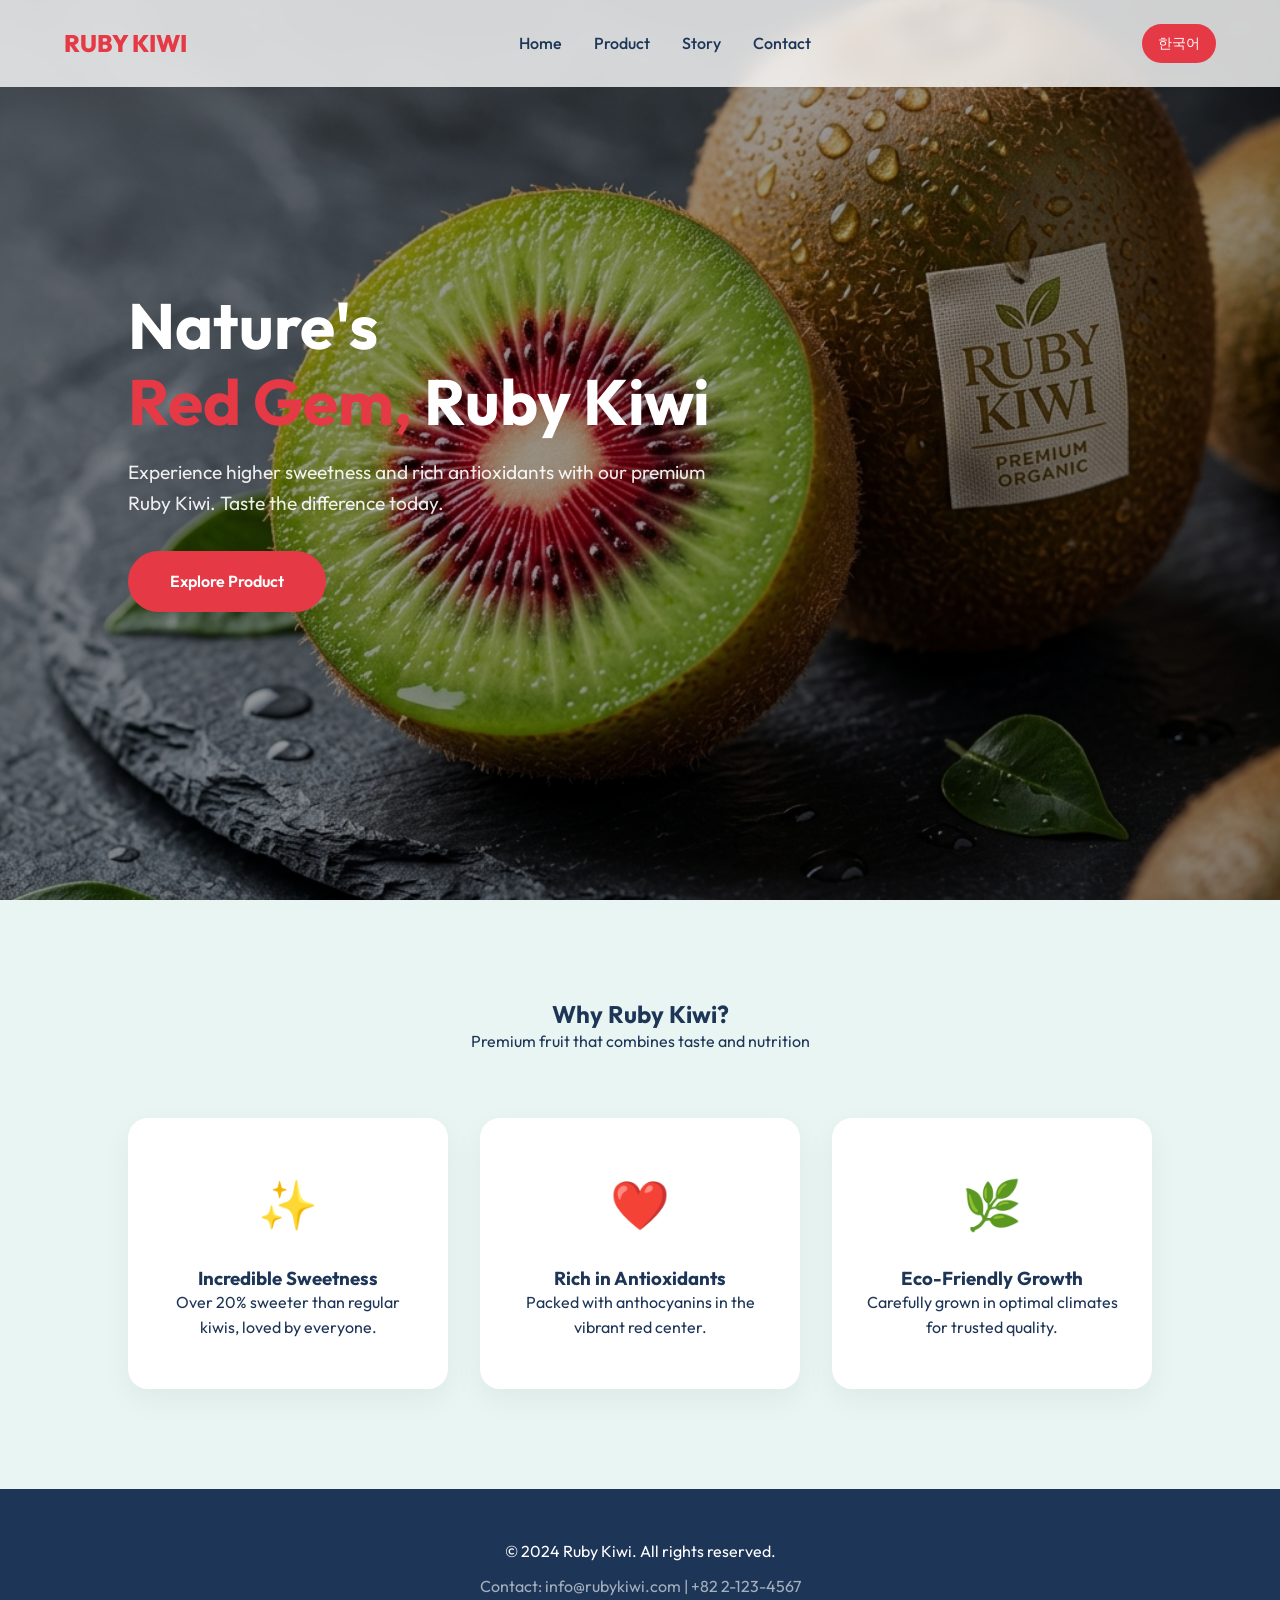
==== en.html @ 23ddec9c "Add files via upload" ====
<!DOCTYPE html>
<html lang="en">
<head>
    <meta charset="UTF-8">
    <meta name="viewport" content="width=device-width, initial-scale=1.0">
    <title>Ruby Kiwi - Nature's Red Gem</title>
    <meta name="description" content="Discover Ruby Kiwi, the sweet and nutritious fruit with a vibrant red center.">
    
    <!-- Google Fonts -->
    <link rel="preconnect" href="https://fonts.googleapis.com">
    <link rel="preconnect" href="https://fonts.gstatic.com" crossorigin>
    <link href="https://fonts.googleapis.com/css2?family=Outfit:wght@300;500;700;800&display=swap" rel="stylesheet">
    
    <!-- Custom CSS -->
    <link rel="stylesheet" href="style.css">
</head>
<body>

    <!-- Navigation -->
    <nav>
        <div class="logo">RUBY KIWI</div>
        <ul class="nav-links">
            <li><a href="#home">Home</a></li>
            <li><a href="#product">Product</a></li>
            <li><a href="#story">Story</a></li>
            <li><a href="#contact">Contact</a></li>
        </ul>
        <a href="index.html" class="lang-switch">한국어</a>
    </nav>

    <!-- Hero Section -->
    <header id="home" class="hero">
        <div class="hero-content">
            <h1>Nature's<br><span style="color: var(--primary-red);">Red Gem,</span> Ruby Kiwi</h1>
            <p>Experience higher sweetness and rich antioxidants with our premium Ruby Kiwi. Taste the difference today.</p>
            <a href="#product" class="cta-button">Explore Product</a>
        </div>
    </header>

    <!-- Product Features -->
    <section id="product" class="features">
        <div class="section-title">
            <h2>Why Ruby Kiwi?</h2>
            <p>Premium fruit that combines taste and nutrition</p>
        </div>
        <div class="feature-grid">
            <div class="feature-card">
                <div class="feature-icon">✨</div>
                <h3>Incredible Sweetness</h3>
                <p>Over 20% sweeter than regular kiwis, loved by everyone.</p>
            </div>
            <div class="feature-card">
                <div class="feature-icon">❤️</div>
                <h3>Rich in Antioxidants</h3>
                <p>Packed with anthocyanins in the vibrant red center.</p>
            </div>
            <div class="feature-card">
                <div class="feature-icon">🌿</div>
                <h3>Eco-Friendly Growth</h3>
                <p>Carefully grown in optimal climates for trusted quality.</p>
            </div>
        </div>
    </section>

    <!-- Footer / Contact Section -->
    <footer id="contact" style="padding: 50px 10%; background: var(--dark); color: var(--white); text-align: center;">
        <p>&copy; 2024 Ruby Kiwi. All rights reserved.</p>
        <p style="margin-top: 10px; opacity: 0.6;">Contact: info@rubykiwi.com | +82 2-123-4567</p>
    </footer>

</body>
</html>
---- style.css ----
/* Design System & Modern Reset */
:root {
    --primary-red: #e63946;
    --primary-green: #2a9d8f;
    --accent-red: #d90429;
    --soft-green: #e9f5f2;
    --dark: #1d3557;
    --light: #f1faee;
    --white: #ffffff;
    --glass: rgba(255, 255, 255, 0.8);
    --transition: all 0.3s cubic-bezier(0.4, 0, 0.2, 1);
    --font-main: 'Outfit', sans-serif;
}

* {
    margin: 0;
    padding: 0;
    box-sizing: border-box;
}

body {
    font-family: var(--font-main);
    background-color: var(--white);
    color: var(--dark);
    line-height: 1.6;
    overflow-x: hidden;
}

/* Typography */
h1, h2, h3 {
    font-weight: 700;
    line-height: 1.2;
}

/* Navigation */
nav {
    position: fixed;
    top: 0;
    width: 100%;
    padding: 1.5rem 5%;
    display: flex;
    justify-content: space-between;
    align-items: center;
    background: var(--glass);
    backdrop-filter: blur(10px);
    z-index: 1000;
    transition: var(--transition);
}

.logo {
    font-size: 1.5rem;
    font-weight: 800;
    color: var(--primary-red);
}

.nav-links {
    display: flex;
    gap: 2rem;
    list-style: none;
}

.nav-links a {
    text-decoration: none;
    color: var(--dark);
    font-weight: 500;
    transition: var(--transition);
}

.nav-links a:hover {
    color: var(--primary-red);
}

.lang-switch {
    background: var(--primary-red);
    color: var(--white);
    padding: 0.5rem 1rem;
    border-radius: 50px;
    text-decoration: none;
    font-size: 0.9rem;
}

/* Hero Section */
.hero {
    height: 100vh;
    display: flex;
    align-items: center;
    padding: 0 10%;
    background: linear-gradient(rgba(0,0,0,0.4), rgba(0,0,0,0.4)), url('images/hero.png');
    background-size: cover;
    background-position: center;
    color: var(--white);
    position: relative;
}

.hero-content {
    max-width: 600px;
    animation: fadeInUp 1s ease-out;
}

.hero h1 {
    font-size: 4rem;
    margin-bottom: 1rem;
}

.hero p {
    font-size: 1.2rem;
    margin-bottom: 2rem;
    opacity: 0.9;
}

.cta-button {
    display: inline-block;
    padding: 1rem 2.5rem;
    background: var(--primary-red);
    color: var(--white);
    text-decoration: none;
    border-radius: 50px;
    font-weight: 600;
    transition: var(--transition);
    border: 2px solid transparent;
}

.cta-button:hover {
    background: transparent;
    border-color: var(--white);
    transform: translateY(-5px);
}

/* Features Section */
.features {
    padding: 100px 10%;
    background: var(--soft-green);
    text-align: center;
}

.section-title {
    margin-bottom: 4rem;
}

.feature-grid {
    display: grid;
    grid-template-columns: repeat(auto-fit, minmax(250px, 1fr));
    gap: 2rem;
}

.feature-card {
    background: var(--white);
    padding: 3rem 2rem;
    border-radius: 20px;
    box-shadow: 0 10px 30px rgba(0,0,0,0.05);
    transition: var(--transition);
}

.feature-card:hover {
    transform: translateY(-10px);
}

.feature-icon {
    font-size: 3rem;
    margin-bottom: 1.5rem;
    color: var(--primary-red);
}

/* Animations */
@keyframes fadeInUp {
    from {
        opacity: 0;
        transform: translateY(30px);
    }
    to {
        opacity: 1;
        transform: translateY(0);
    }
}

/* Responsive */
@media (max-width: 768px) {
    .nav-links {
        display: none;
    }
    .hero h1 {
        font-size: 2.5rem;
    }
}
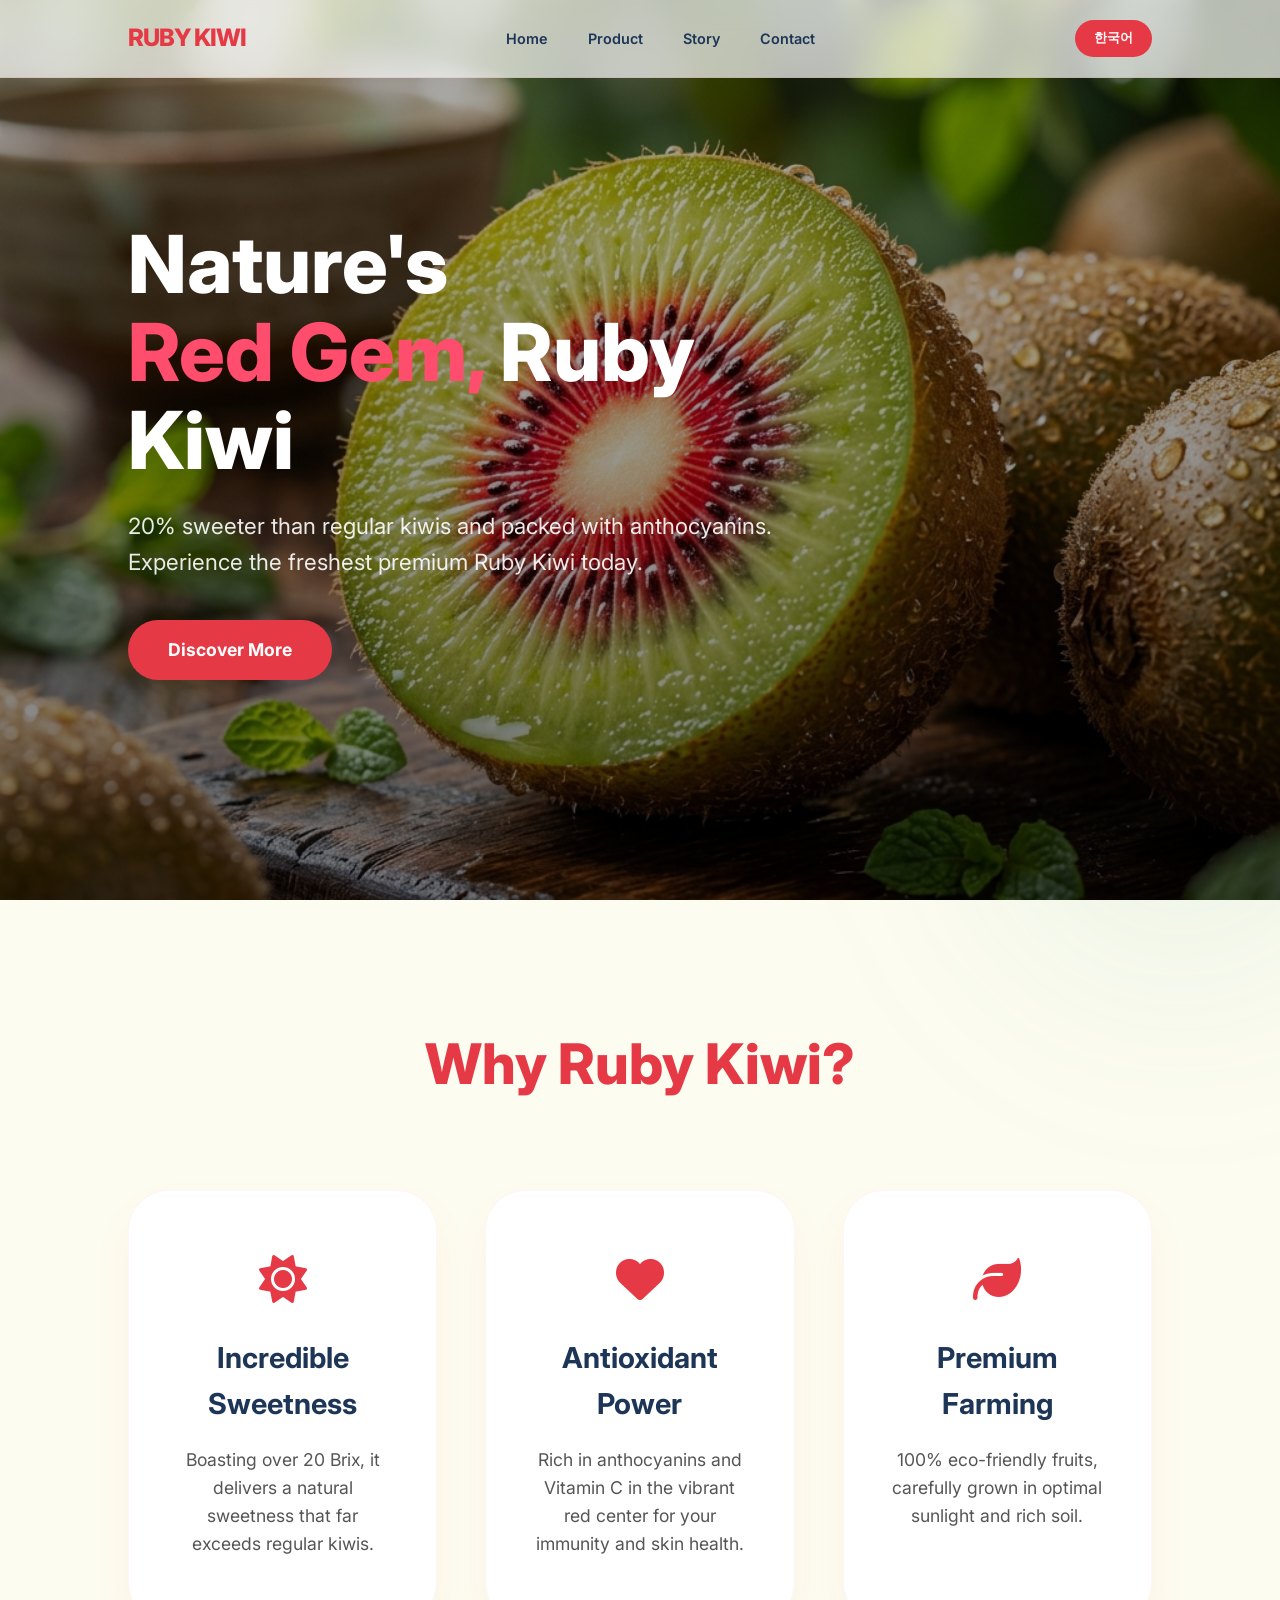
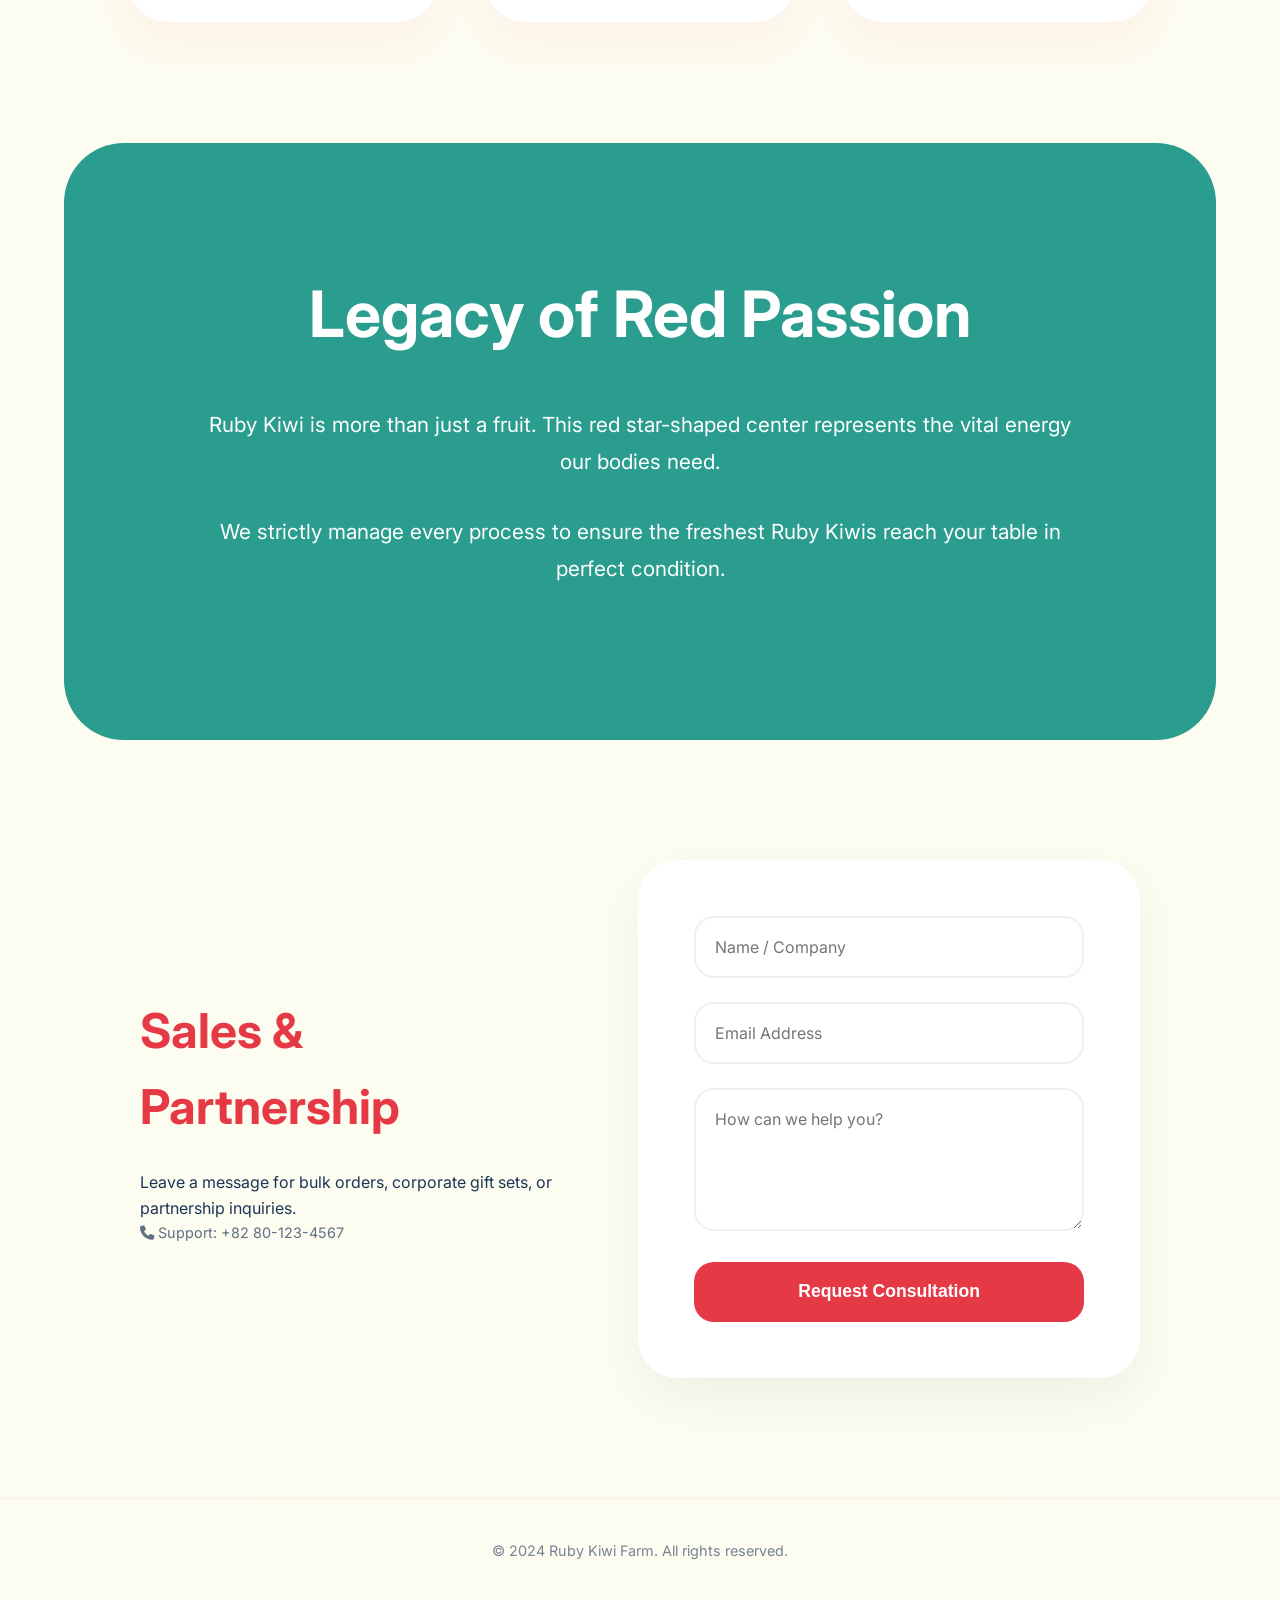
==== commit 39250819: "Add files via upload" ====
--- a/en.html
+++ b/en.html
@@ -4,17 +4,22 @@
     <meta charset="UTF-8">
     <meta name="viewport" content="width=device-width, initial-scale=1.0">
     <title>Ruby Kiwi - Nature's Red Gem</title>
-    <meta name="description" content="Discover Ruby Kiwi, the sweet and nutritious fruit with a vibrant red center.">
+    <meta name="description" content="Discover Ruby Kiwi with incredible sweetness and rich antioxidants. Experience the premium red-centered kiwi.">
     
-    <!-- Google Fonts -->
+    <!-- Fonts & Icons -->
     <link rel="preconnect" href="https://fonts.googleapis.com">
     <link rel="preconnect" href="https://fonts.gstatic.com" crossorigin>
-    <link href="https://fonts.googleapis.com/css2?family=Outfit:wght@300;500;700;800&display=swap" rel="stylesheet">
+    <link href="https://fonts.googleapis.com/css2?family=Inter:wght@400;500;600;700;800&display=swap" rel="stylesheet">
+    <link rel="stylesheet" href="https://cdnjs.cloudflare.com/ajax/libs/font-awesome/6.5.1/css/all.min.css">
     
     <!-- Custom CSS -->
     <link rel="stylesheet" href="style.css">
 </head>
 <body>
+
+    <!-- Decorative Elements -->
+    <div class="blob blob-1"></div>
+    <div class="blob blob-2"></div>
 
     <!-- Navigation -->
     <nav>
@@ -31,41 +36,72 @@
     <!-- Hero Section -->
     <header id="home" class="hero">
         <div class="hero-content">
-            <h1>Nature's<br><span style="color: var(--primary-red);">Red Gem,</span> Ruby Kiwi</h1>
-            <p>Experience higher sweetness and rich antioxidants with our premium Ruby Kiwi. Taste the difference today.</p>
-            <a href="#product" class="cta-button">Explore Product</a>
+            <h1>Nature's<br><span>Red Gem,</span> Ruby Kiwi</h1>
+            <p>20% sweeter than regular kiwis and packed with anthocyanins. Experience the freshest premium Ruby Kiwi today.</p>
+            <a href="#product" class="cta-button">Discover More</a>
         </div>
     </header>
 
-    <!-- Product Features -->
-    <section id="product" class="features">
+    <!-- Product Section -->
+    <section id="product">
         <div class="section-title">
             <h2>Why Ruby Kiwi?</h2>
-            <p>Premium fruit that combines taste and nutrition</p>
         </div>
-        <div class="feature-grid">
-            <div class="feature-card">
-                <div class="feature-icon">✨</div>
+        <div class="product-grid">
+            <div class="product-card">
+                <i class="fas fa-sun"></i>
                 <h3>Incredible Sweetness</h3>
-                <p>Over 20% sweeter than regular kiwis, loved by everyone.</p>
+                <p>Boasting over 20 Brix, it delivers a natural sweetness that far exceeds regular kiwis.</p>
             </div>
-            <div class="feature-card">
-                <div class="feature-icon">❤️</div>
-                <h3>Rich in Antioxidants</h3>
-                <p>Packed with anthocyanins in the vibrant red center.</p>
+            <div class="product-card">
+                <i class="fas fa-heart"></i>
+                <h3>Antioxidant Power</h3>
+                <p>Rich in anthocyanins and Vitamin C in the vibrant red center for your immunity and skin health.</p>
             </div>
-            <div class="feature-card">
-                <div class="feature-icon">🌿</div>
-                <h3>Eco-Friendly Growth</h3>
-                <p>Carefully grown in optimal climates for trusted quality.</p>
+            <div class="product-card">
+                <i class="fas fa-leaf"></i>
+                <h3>Premium Farming</h3>
+                <p>100% eco-friendly fruits, carefully grown in optimal sunlight and rich soil.</p>
             </div>
         </div>
     </section>
 
-    <!-- Footer / Contact Section -->
-    <footer id="contact" style="padding: 50px 10%; background: var(--dark); color: var(--white); text-align: center;">
-        <p>&copy; 2024 Ruby Kiwi. All rights reserved.</p>
-        <p style="margin-top: 10px; opacity: 0.6;">Contact: info@rubykiwi.com | +82 2-123-4567</p>
+    <!-- Story Section -->
+    <section id="story" class="story">
+        <div class="story-text">
+            <h2>Legacy of Red Passion</h2>
+            <p>Ruby Kiwi is more than just a fruit. This red star-shaped center represents the vital energy our bodies need.</p>
+            <p>We strictly manage every process to ensure the freshest Ruby Kiwis reach your table in perfect condition.</p>
+        </div>
+    </section>
+
+    <!-- Contact Section -->
+    <section id="contact" class="contact">
+        <div class="contact-container">
+            <div class="contact-info">
+                <h3>Sales & Partnership</h3>
+                <p>Leave a message for bulk orders, corporate gift sets, or partnership inquiries.</p>
+                <p style="font-size: 0.9rem; opacity: 0.7;"><i class="fas fa-phone"></i> Support: +82 80-123-4567</p>
+            </div>
+            <div class="contact-form-wrapper">
+                <form class="contact-form">
+                    <div class="form-group">
+                        <input type="text" placeholder="Name / Company" required>
+                    </div>
+                    <div class="form-group">
+                        <input type="email" placeholder="Email Address" required>
+                    </div>
+                    <div class="form-group">
+                        <textarea rows="5" placeholder="How can we help you?"></textarea>
+                    </div>
+                    <button type="submit" class="submit-btn">Request Consultation</button>
+                </form>
+            </div>
+        </div>
+    </section>
+
+    <footer style="padding: 40px 10%; text-align: center; border-top: 1px solid rgba(230, 57, 70, 0.1); font-size: 0.9rem; color: var(--dark-text); opacity: 0.6;">
+        <p>&copy; 2024 Ruby Kiwi Farm. All rights reserved.</p>
     </footer>
 
 </body>
--- a/style.css
+++ b/style.css
@@ -1,15 +1,20 @@
-/* Design System & Modern Reset */
+/* Ruby Kiwi Premium Design System */
 :root {
     --primary-red: #e63946;
     --primary-green: #2a9d8f;
     --accent-red: #d90429;
     --soft-green: #e9f5f2;
-    --dark: #1d3557;
-    --light: #f1faee;
+    --bg-cream: #fdfcf0;
+    --dark-text: #1d3557;
+    --light-text: #f1faee;
     --white: #ffffff;
-    --glass: rgba(255, 255, 255, 0.8);
-    --transition: all 0.3s cubic-bezier(0.4, 0, 0.2, 1);
-    --font-main: 'Outfit', sans-serif;
+    --glass: rgba(255, 255, 255, 0.7);
+    --transition: all 0.5s cubic-bezier(0.4, 0, 0.2, 1);
+    --font-main: 'Inter', sans-serif;
+}
+
+html {
+    scroll-behavior: smooth;
 }
 
 * {
@@ -20,16 +25,34 @@
 
 body {
     font-family: var(--font-main);
-    background-color: var(--white);
-    color: var(--dark);
+    background-color: var(--bg-cream);
+    color: var(--dark-text);
     line-height: 1.6;
     overflow-x: hidden;
-}
-
-/* Typography */
-h1, h2, h3 {
-    font-weight: 700;
-    line-height: 1.2;
+    position: relative;
+}
+
+/* Decorative Blobs */
+.blob {
+    position: fixed;
+    width: 600px;
+    height: 600px;
+    background: radial-gradient(circle, rgba(230, 57, 70, 0.1) 0%, transparent 70%);
+    border-radius: 50%;
+    z-index: -1;
+    filter: blur(80px);
+    animation: float 20s infinite alternate;
+}
+
+.blob-1 {
+    top: -200px;
+    left: -200px;
+}
+
+.blob-2 {
+    bottom: -200px;
+    right: -200px;
+    background: radial-gradient(circle, rgba(42, 157, 143, 0.1) 0%, transparent 70%);
 }
 
 /* Navigation */
@@ -37,32 +60,34 @@
     position: fixed;
     top: 0;
     width: 100%;
-    padding: 1.5rem 5%;
+    padding: 1.2rem 10%;
     display: flex;
     justify-content: space-between;
     align-items: center;
     background: var(--glass);
-    backdrop-filter: blur(10px);
+    backdrop-filter: blur(15px);
     z-index: 1000;
-    transition: var(--transition);
+    border-bottom: 1px solid rgba(230, 57, 70, 0.1);
 }
 
 .logo {
     font-size: 1.5rem;
     font-weight: 800;
     color: var(--primary-red);
+    letter-spacing: -1px;
 }
 
 .nav-links {
     display: flex;
-    gap: 2rem;
+    gap: 2.5rem;
     list-style: none;
 }
 
 .nav-links a {
     text-decoration: none;
-    color: var(--dark);
-    font-weight: 500;
+    color: var(--dark-text);
+    font-weight: 600;
+    font-size: 0.9rem;
     transition: var(--transition);
 }
 
@@ -73,10 +98,17 @@
 .lang-switch {
     background: var(--primary-red);
     color: var(--white);
-    padding: 0.5rem 1rem;
+    padding: 0.5rem 1.2rem;
     border-radius: 50px;
     text-decoration: none;
-    font-size: 0.9rem;
+    font-size: 0.8rem;
+    font-weight: 700;
+    transition: var(--transition);
+}
+
+.lang-switch:hover {
+    background: var(--accent-red);
+    transform: translateY(-2px);
 }
 
 /* Hero Section */
@@ -85,7 +117,7 @@
     display: flex;
     align-items: center;
     padding: 0 10%;
-    background: linear-gradient(rgba(0,0,0,0.4), rgba(0,0,0,0.4)), url('images/hero.png');
+    background: linear-gradient(rgba(0,0,0,0.3), rgba(0,0,0,0.5)), url('images/hero.png');
     background-size: cover;
     background-position: center;
     color: var(--white);
@@ -93,18 +125,24 @@
 }
 
 .hero-content {
-    max-width: 600px;
-    animation: fadeInUp 1s ease-out;
+    max-width: 700px;
+    animation: fadeInScale 1.2s ease-out;
 }
 
 .hero h1 {
-    font-size: 4rem;
-    margin-bottom: 1rem;
+    font-size: 5rem;
+    font-weight: 800;
+    line-height: 1.1;
+    margin-bottom: 1.5rem;
+}
+
+.hero h1 span {
+    color: #ff4d6d;
 }
 
 .hero p {
-    font-size: 1.2rem;
-    margin-bottom: 2rem;
+    font-size: 1.4rem;
+    margin-bottom: 2.5rem;
     opacity: 0.9;
 }
 
@@ -115,70 +153,172 @@
     color: var(--white);
     text-decoration: none;
     border-radius: 50px;
-    font-weight: 600;
-    transition: var(--transition);
-    border: 2px solid transparent;
+    font-weight: 700;
+    font-size: 1.1rem;
+    transition: var(--transition);
 }
 
 .cta-button:hover {
-    background: transparent;
-    border-color: var(--white);
+    background: var(--white);
+    color: var(--primary-red);
     transform: translateY(-5px);
 }
 
-/* Features Section */
-.features {
-    padding: 100px 10%;
+/* Common Section */
+section {
+    padding: 120px 10%;
+}
+
+.section-title {
+    text-align: center;
+    margin-bottom: 80px;
+}
+
+.section-title h2 {
+    font-size: 3.5rem;
+    font-weight: 800;
+    color: var(--primary-red);
+}
+
+/* Product Section */
+.product-grid {
+    display: grid;
+    grid-template-columns: repeat(auto-fit, minmax(300px, 1fr));
+    gap: 3rem;
+}
+
+.product-card {
+    background: var(--white);
+    padding: 4rem 3rem;
+    border-radius: 40px;
+    box-shadow: 0 20px 40px rgba(230, 57, 70, 0.05);
+    transition: var(--transition);
+    text-align: center;
+    border: 1px solid rgba(230, 57, 70, 0.05);
+}
+
+.product-card:hover {
+    transform: translateY(-15px);
+    box-shadow: 0 30px 60px rgba(230, 57, 70, 0.1);
+    border-color: var(--primary-red);
+}
+
+.product-card i {
+    font-size: 3rem;
+    color: var(--primary-red);
+    margin-bottom: 2rem;
+    display: block;
+}
+
+.product-card h3 {
+    font-size: 1.8rem;
+    margin-bottom: 1.2rem;
+    color: var(--dark-text);
+}
+
+.product-card p {
+    color: #555;
+    font-size: 1.1rem;
+}
+
+/* Story Section */
+.story {
+    background: var(--primary-green);
+    color: var(--white);
+    text-align: center;
+    border-radius: 60px;
+    margin: 0 5%;
+}
+
+.story-text h2 {
+    color: var(--white);
+    font-size: 4rem;
+    margin-bottom: 2.5rem;
+}
+
+.story-text p {
+    font-size: 1.3rem;
+    max-width: 900px;
+    margin: 0 auto 2rem;
+    line-height: 1.8;
+}
+
+/* Contact Section */
+.contact-container {
+    max-width: 1000px;
+    margin: 0 auto;
+    display: grid;
+    grid-template-columns: 1fr 1.2fr;
+    gap: 5rem;
+    align-items: center;
+}
+
+.contact-info h3 {
+    font-size: 3rem;
+    color: var(--primary-red);
+    margin-bottom: 1.5rem;
+}
+
+.contact-form-wrapper {
+    background: var(--white);
+    padding: 3.5rem;
+    border-radius: 40px;
+    box-shadow: 0 20px 50px rgba(0,0,0,0.05);
+}
+
+.form-group {
+    margin-bottom: 1.5rem;
+}
+
+.form-group input, .form-group textarea {
+    width: 100%;
+    padding: 1.2rem;
+    border: 2px solid #f0f0f0;
+    border-radius: 20px;
+    font-family: inherit;
+    font-size: 1rem;
+    transition: var(--transition);
+}
+
+.form-group input:focus, .form-group textarea:focus {
+    border-color: var(--primary-red);
+    outline: none;
     background: var(--soft-green);
-    text-align: center;
-}
-
-.section-title {
-    margin-bottom: 4rem;
-}
-
-.feature-grid {
-    display: grid;
-    grid-template-columns: repeat(auto-fit, minmax(250px, 1fr));
-    gap: 2rem;
-}
-
-.feature-card {
-    background: var(--white);
-    padding: 3rem 2rem;
+}
+
+.submit-btn {
+    width: 100%;
+    padding: 1.2rem;
+    background: var(--primary-red);
+    color: var(--white);
+    border: none;
     border-radius: 20px;
-    box-shadow: 0 10px 30px rgba(0,0,0,0.05);
-    transition: var(--transition);
-}
-
-.feature-card:hover {
-    transform: translateY(-10px);
-}
-
-.feature-icon {
-    font-size: 3rem;
-    margin-bottom: 1.5rem;
-    color: var(--primary-red);
+    font-weight: 700;
+    font-size: 1.1rem;
+    cursor: pointer;
+    transition: var(--transition);
+}
+
+.submit-btn:hover {
+    background: var(--accent-red);
+    transform: scale(1.02);
 }
 
 /* Animations */
-@keyframes fadeInUp {
-    from {
-        opacity: 0;
-        transform: translateY(30px);
-    }
-    to {
-        opacity: 1;
-        transform: translateY(0);
-    }
+@keyframes float {
+    0% { transform: translate(0, 0); }
+    100% { transform: translate(40px, 40px); }
+}
+
+@keyframes fadeInScale {
+    from { opacity: 0; transform: scale(0.9); }
+    to { opacity: 1; transform: scale(1); }
 }
 
 /* Responsive */
 @media (max-width: 768px) {
-    .nav-links {
-        display: none;
-    }
-    .hero h1 {
-        font-size: 2.5rem;
-    }
-}
+    .nav-links { display: none; }
+    .hero h1 { font-size: 3.5rem; }
+    .contact-container { grid-template-columns: 1fr; gap: 3rem; }
+    .story-text h2 { font-size: 2.5rem; }
+}
